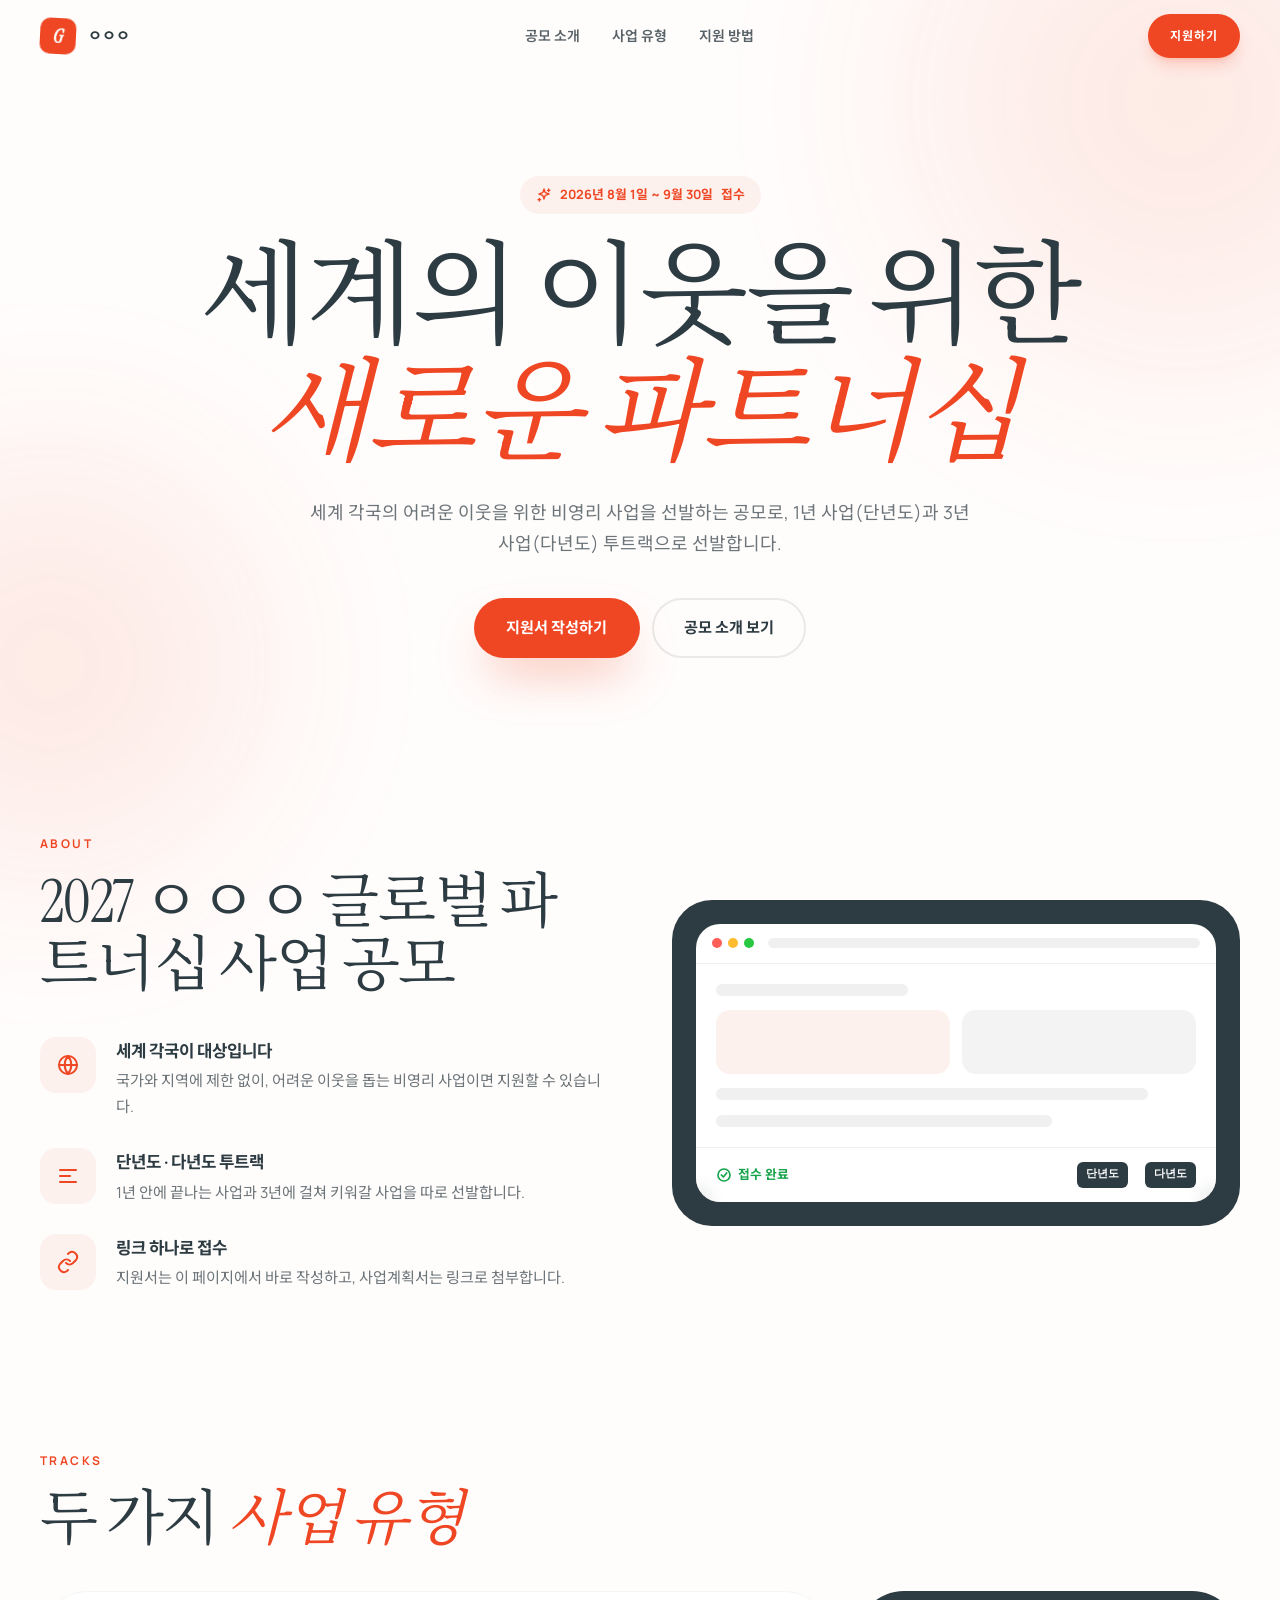
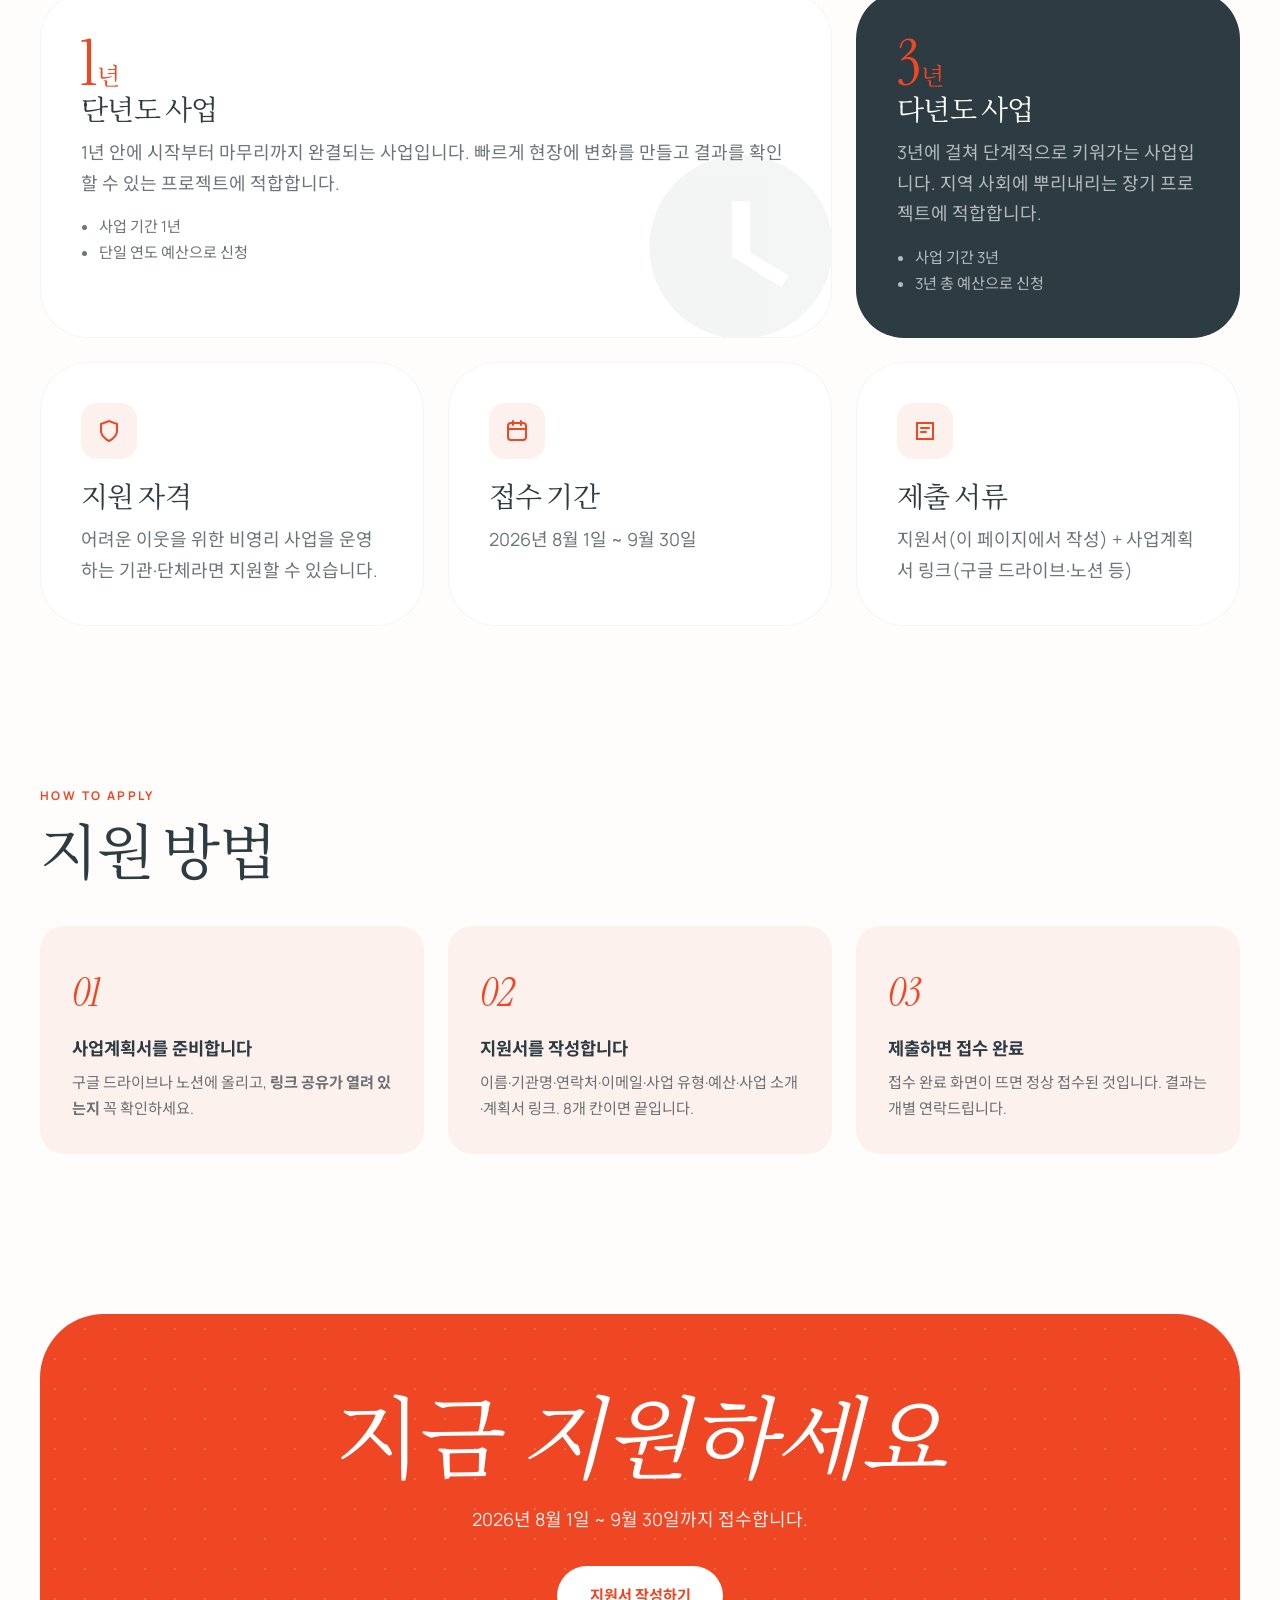
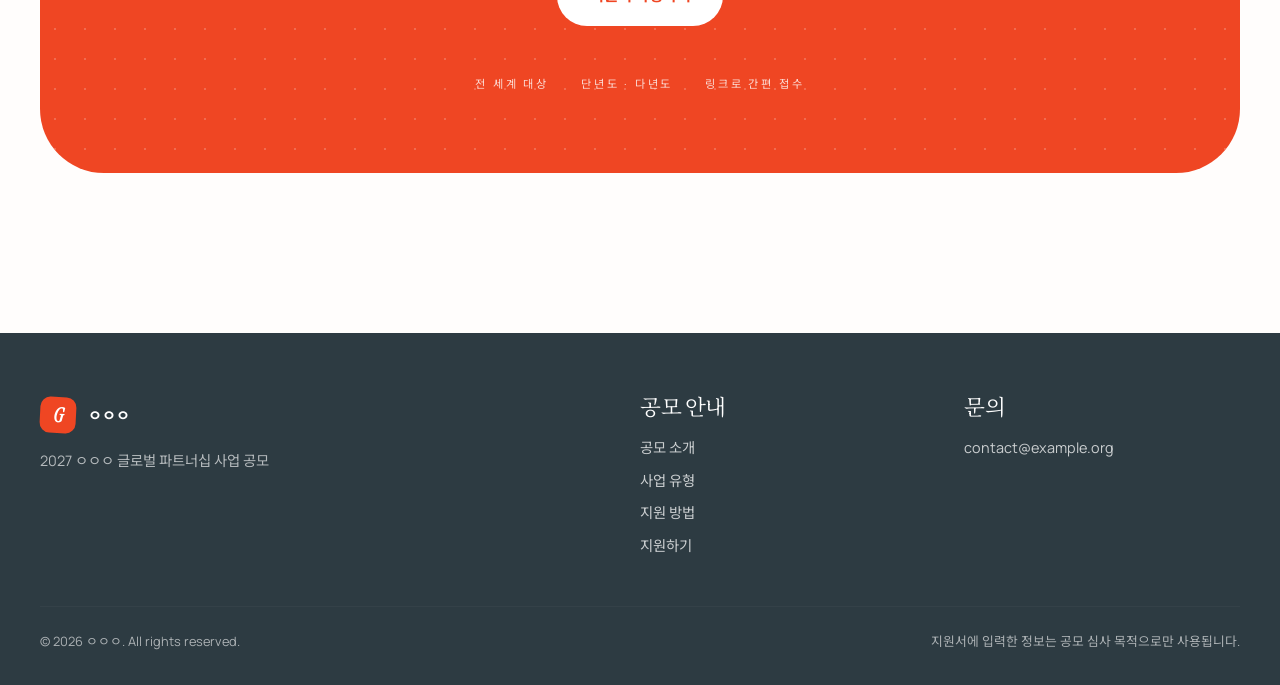
==== index.html @ 2a7b32cd "공모 지원서 접수 페이지 v1 — 안내·지원서·완료 화면, Supabase 연동, 설계도 v1/v2/v3 Co-Authored-By: Claude Fable 5.1 <noreply" ====
<!doctype html>
<html lang="ko">
<head>
  <meta charset="utf-8" />
  <meta name="viewport" content="width=device-width, initial-scale=1" />
  <title>{{title}}</title>
  <link rel="preconnect" href="https://fonts.googleapis.com" />
  <link rel="preconnect" href="https://fonts.gstatic.com" crossorigin />
  <link href="https://fonts.googleapis.com/css2?family=Instrument+Serif:ital@0;1&family=Manrope:wght@300;400;500;600;700&family=Noto+Sans+KR:wght@300;400;500;600;700&family=Noto+Serif+KR:wght@400;600&display=swap" rel="stylesheet" />
  <link rel="stylesheet" href="style.css" />
</head>
<body>

<header class="nav">
  <div class="container">
    <a class="brand" href="index.html"><span class="mark">G</span><span data-content="orgName">ㅇㅇㅇ</span></a>
    <nav class="nav-links">
      <a href="#about">공모 소개</a>
      <a href="#tracks">사업 유형</a>
      <a href="#how">지원 방법</a>
    </nav>
    <a class="btn btn-primary btn-sm" href="apply.html">지원하기</a>
  </div>
</header>

<section class="hero">
  <div class="glow tr"></div>
  <div class="glow bl"></div>
  <div class="container">
    <span class="badge fade-up">
      <svg width="16" height="16" viewBox="0 0 24 24" fill="none" stroke="currentColor" stroke-width="2" stroke-linecap="round" stroke-linejoin="round"><path d="M12 3l1.9 5.6L19.5 10.5l-5.6 1.9L12 18l-1.9-5.6L4.5 10.5l5.6-1.9z"/><path d="M19 3v4M21 5h-4M5 17v4M7 19H3"/></svg>
      <span data-content="period">2026년 8월 1일 ~ 9월 30일</span> 접수
    </span>
    <h1 class="typing">세계의 이웃을 위한<br /><em>새로운 파트너십</em></h1>
    <p class="lead muted fade-up" data-delay="2" data-content="intro">세계 각국의 어려운 이웃을 위한 비영리 사업을 선발하는 공모로, 1년 사업(단년도)과 3년 사업(다년도) 투트랙으로 선발합니다.</p>
    <div class="ctas fade-up" data-delay="3">
      <a class="btn btn-primary" href="apply.html">지원서 작성하기</a>
      <a class="btn btn-ghost" href="#about">공모 소개 보기</a>
    </div>
  </div>
</section>

<section id="about">
  <div class="container two-col">
    <div class="fade-up">
      <div class="eyebrow">About</div>
      <h2><span data-content="title">2027 ㅇㅇㅇ 글로벌 파트너십 사업 공모</span></h2>
      <ul class="feature-list">
        <li>
          <div class="icon-box"><svg width="24" height="24" viewBox="0 0 24 24" fill="none" stroke="currentColor" stroke-width="2" stroke-linecap="round"><circle cx="12" cy="12" r="9"/><path d="M3 12h18M12 3a14 14 0 0 1 0 18M12 3a14 14 0 0 0 0 18"/></svg></div>
          <div><strong>세계 각국이 대상입니다</strong><p class="muted">국가와 지역에 제한 없이, 어려운 이웃을 돕는 비영리 사업이면 지원할 수 있습니다.</p></div>
        </li>
        <li>
          <div class="icon-box"><svg width="24" height="24" viewBox="0 0 24 24" fill="none" stroke="currentColor" stroke-width="2" stroke-linecap="round"><path d="M4 6h16M4 12h10M4 18h16"/></svg></div>
          <div><strong>단년도 · 다년도 투트랙</strong><p class="muted">1년 안에 끝나는 사업과 3년에 걸쳐 키워갈 사업을 따로 선발합니다.</p></div>
        </li>
        <li>
          <div class="icon-box"><svg width="24" height="24" viewBox="0 0 24 24" fill="none" stroke="currentColor" stroke-width="2" stroke-linecap="round"><path d="M10 13a5 5 0 0 0 7 0l3-3a5 5 0 0 0-7-7l-1 1"/><path d="M14 11a5 5 0 0 0-7 0l-3 3a5 5 0 0 0 7 7l1-1"/></svg></div>
          <div><strong>링크 하나로 접수</strong><p class="muted">지원서는 이 페이지에서 바로 작성하고, 사업계획서는 링크로 첨부합니다.</p></div>
        </li>
      </ul>
    </div>
    <div class="sim fade-up" data-delay="1" aria-hidden="true">
      <div class="sim-window">
        <div class="sim-bar"><i style="background:#ff5f57"></i><i style="background:#febc2e"></i><i style="background:#28c840"></i><span class="addr"></span></div>
        <div class="sim-body">
          <div class="sk w40"></div>
          <div class="sim-grid"><div class="peach"></div><div></div></div>
          <div class="sk w90"></div>
          <div class="sk w70"></div>
        </div>
        <div class="sim-foot">
          <span class="ok"><svg width="16" height="16" viewBox="0 0 24 24" fill="none" stroke="currentColor" stroke-width="2.5" stroke-linecap="round" stroke-linejoin="round"><circle cx="12" cy="12" r="9"/><path d="M8 12l3 3 5-6"/></svg>접수 완료</span>
          <span class="tag">단년도</span><span class="tag">다년도</span>
        </div>
      </div>
    </div>
  </div>
</section>

<section id="tracks">
  <div class="container">
    <div class="eyebrow fade-up">Tracks</div>
    <h2 class="fade-up" style="margin-bottom:2.5rem">두 가지 <em>사업 유형</em></h2>
    <div class="bento">
      <div class="card wide fade-up">
        <svg class="bg-icon" viewBox="0 0 24 24" fill="currentColor"><path d="M12 2a10 10 0 1 0 0 20 10 10 0 0 0 0-20zm1 5v5.6l4.2 2.5-.8 1.3L11 13V7h2z"/></svg>
        <div class="num">1<small style="font-size:1.5rem">년</small></div>
        <h3>단년도 사업</h3>
        <p class="muted">1년 안에 시작부터 마무리까지 완결되는 사업입니다. 빠르게 현장에 변화를 만들고 결과를 확인할 수 있는 프로젝트에 적합합니다.</p>
        <ul class="muted"><li>사업 기간 1년</li><li>단일 연도 예산으로 신청</li></ul>
      </div>
      <div class="card dark fade-up" data-delay="1">
        <div class="num">3<small style="font-size:1.5rem">년</small></div>
        <h3>다년도 사업</h3>
        <p class="muted">3년에 걸쳐 단계적으로 키워가는 사업입니다. 지역 사회에 뿌리내리는 장기 프로젝트에 적합합니다.</p>
        <ul class="muted"><li>사업 기간 3년</li><li>3년 총 예산으로 신청</li></ul>
      </div>
      <div class="card fade-up" data-delay="2">
        <div class="icon-box"><svg width="24" height="24" viewBox="0 0 24 24" fill="none" stroke="currentColor" stroke-width="2" stroke-linecap="round"><path d="M12 22s8-4 8-10V5l-8-3-8 3v7c0 6 8 10 8 10z"/></svg></div>
        <h3>지원 자격</h3>
        <p class="muted">어려운 이웃을 위한 비영리 사업을 운영하는 기관·단체라면 지원할 수 있습니다.</p>
      </div>
      <div class="card fade-up" data-delay="3">
        <div class="icon-box"><svg width="24" height="24" viewBox="0 0 24 24" fill="none" stroke="currentColor" stroke-width="2" stroke-linecap="round"><rect x="3" y="4" width="18" height="17" rx="3"/><path d="M8 2v4M16 2v4M3 10h18"/></svg></div>
        <h3>접수 기간</h3>
        <p class="muted" data-content="period">2026년 8월 1일 ~ 9월 30일</p>
      </div>
      <div class="card fade-up" data-delay="3">
        <div class="icon-box"><svg width="24" height="24" viewBox="0 0 24 24" fill="none" stroke="currentColor" stroke-width="2" stroke-linecap="round"><path d="M4 4h16v16H4z"/><path d="M8 9h8M8 13h5"/></svg></div>
        <h3>제출 서류</h3>
        <p class="muted">지원서(이 페이지에서 작성) + 사업계획서 링크(구글 드라이브·노션 등)</p>
      </div>
    </div>
  </div>
</section>

<section id="how">
  <div class="container">
    <div class="eyebrow fade-up">How to apply</div>
    <h2 class="fade-up" style="margin-bottom:2.5rem">지원 방법</h2>
    <div class="steps">
      <div class="step fade-up"><strong>사업계획서를 준비합니다</strong><p class="muted">구글 드라이브나 노션에 올리고, <b>링크 공유가 열려 있는지</b> 꼭 확인하세요.</p></div>
      <div class="step fade-up" data-delay="1"><strong>지원서를 작성합니다</strong><p class="muted">이름·기관명·연락처·이메일·사업 유형·예산·사업 소개·계획서 링크. 8개 칸이면 끝입니다.</p></div>
      <div class="step fade-up" data-delay="2"><strong>제출하면 접수 완료</strong><p class="muted">접수 완료 화면이 뜨면 정상 접수된 것입니다. 결과는 개별 연락드립니다.</p></div>
    </div>
  </div>
</section>

<section>
  <div class="container">
    <div class="cta fade-up">
      <h2>지금 <em style="color:#fff;font-style:italic">지원하세요</em></h2>
      <p><span data-content="period">2026년 8월 1일 ~ 9월 30일</span>까지 접수합니다.</p>
      <a class="btn btn-white" href="apply.html">지원서 작성하기</a>
      <div class="trust"><span>전 세계 대상</span><span>단년도 · 다년도</span><span>링크로 간편 접수</span></div>
    </div>
  </div>
</section>

<footer>
  <div class="container">
    <div class="foot-grid">
      <div>
        <a class="brand" href="index.html"><span class="mark">G</span><span data-content="orgName">ㅇㅇㅇ</span></a>
        <p class="muted" style="color:rgba(255,255,255,.65);font-size:.9rem;max-width:26rem" data-content="title">2027 ㅇㅇㅇ 글로벌 파트너십 사업 공모</p>
      </div>
      <div>
        <h4>공모 안내</h4>
        <ul><li><a href="#about">공모 소개</a></li><li><a href="#tracks">사업 유형</a></li><li><a href="#how">지원 방법</a></li><li><a href="apply.html">지원하기</a></li></ul>
      </div>
      <div>
        <h4>문의</h4>
        <ul><li><a href="#" id="mail-link" data-content="contactEmail">contact@example.org</a></li></ul>
      </div>
    </div>
    <div class="foot-bottom">
      <span>© 2026 <span data-content="orgName">ㅇㅇㅇ</span>. All rights reserved.</span>
      <span>지원서에 입력한 정보는 공모 심사 목적으로만 사용됩니다.</span>
    </div>
  </div>
</footer>

<script src="content.js"></script>
<script src="app.js"></script>
<script>document.addEventListener("DOMContentLoaded",()=>{const m=document.querySelector("#mail-link");m.href="mailto:"+window.CONTENT.contactEmail;});</script>
</body>
</html>
---- style.css ----
/* Coral & Ink — 한글 조율판 */
:root {
  --coral: #ef4623;
  --ink: #2d3b42;
  --peach: #fdf1ee;
  --bg: #fffdfc;
  --serif: "Instrument Serif", "Noto Serif KR", serif;
  --sans: "Manrope", "Noto Sans KR", system-ui, sans-serif;
  --ease: cubic-bezier(0.16, 1, 0.3, 1);
  --r-sm: 24px;
  --r-md: 40px;
  --r-lg: 48px;
  --r-xl: 64px;
}
* { box-sizing: border-box; }
html { scroll-behavior: smooth; }
body {
  margin: 0;
  font-family: var(--sans);
  font-size: 18px;
  line-height: 1.7;
  color: var(--ink);
  background: var(--bg);
  overflow-x: hidden;
  -webkit-font-smoothing: antialiased;
}
h1, h2, h3, h4 { font-family: var(--serif); font-weight: 400; letter-spacing: -0.02em; line-height: 1.05; margin: 0; }
h1 { font-size: clamp(3rem, 9vw, 7rem); }
h2 { font-size: clamp(2.2rem, 5vw, 3.75rem); }
h3 { font-size: 1.75rem; }
p { margin: 0; }
a { color: inherit; text-decoration: none; }
em { color: var(--coral); font-style: italic; }
.container { width: min(1200px, 100% - 3rem); margin-inline: auto; }
.muted { color: color-mix(in srgb, var(--ink) 70%, transparent); }

/* 배경 잔광 */
.glow { position: absolute; border-radius: 50%; background: var(--coral); opacity: 0.1; filter: blur(120px); pointer-events: none; z-index: -1; }
.glow.tr { width: 520px; height: 520px; top: -160px; right: -160px; }
.glow.bl { width: 420px; height: 420px; bottom: -120px; left: -160px; filter: blur(100px); }

/* 등장 애니메이션 */
.fade-up { opacity: 0; transform: translateY(28px) rotate(2deg); transition: opacity 0.9s var(--ease), transform 0.9s var(--ease); }
.fade-up.in { opacity: 1; transform: none; }
.fade-up[data-delay="1"] { transition-delay: 0.1s; }
.fade-up[data-delay="2"] { transition-delay: 0.2s; }
.fade-up[data-delay="3"] { transition-delay: 0.3s; }

/* 내비게이션 */
.nav { position: fixed; inset: 0 0 auto; z-index: 50; transition: background 0.4s var(--ease), border-color 0.4s var(--ease); border-bottom: 1px solid transparent; }
.nav.scrolled { background: rgba(255, 255, 255, 0.8); backdrop-filter: blur(12px); -webkit-backdrop-filter: blur(12px); border-color: color-mix(in srgb, var(--ink) 8%, transparent); }
.nav .container { display: flex; align-items: center; justify-content: space-between; height: 72px; gap: 1rem; }
.brand { display: flex; align-items: center; gap: 0.75rem; font-weight: 700; font-size: 0.95rem; }
.mark { width: 36px; height: 36px; border-radius: 10px; background: var(--coral); color: #fff; display: grid; place-items: center; font-family: var(--serif); font-weight: 700; font-style: italic; font-size: 1.25rem; transform: rotate(3deg); transition: transform 0.3s var(--ease); }
.brand:hover .mark { transform: rotate(12deg); }
.nav-links { display: flex; gap: 2rem; font-size: 0.875rem; font-weight: 600; color: color-mix(in srgb, var(--ink) 80%, transparent); }
.nav-links a:hover { color: var(--coral); }

/* 버튼 */
.btn { display: inline-flex; align-items: center; justify-content: center; gap: 0.5rem; padding: 0.95rem 1.9rem; border-radius: 30px; font-weight: 700; font-size: 0.95rem; border: 2px solid transparent; cursor: pointer; font-family: inherit; transition: transform 0.3s var(--ease), box-shadow 0.3s var(--ease), background 0.3s; }
.btn:hover { transform: translateY(-2px); }
.btn-primary { background: var(--coral); color: #fff; box-shadow: 0 10px 15px -3px rgba(239, 70, 35, 0.2), 0 4px 6px -4px rgba(239, 70, 35, 0.2); }
.btn-primary:hover { box-shadow: 0 25px 50px -12px rgba(239, 70, 35, 0.35); }
.btn-primary:disabled { opacity: 0.6; transform: none; cursor: wait; }
.btn-ghost { border-color: color-mix(in srgb, var(--ink) 10%, transparent); color: var(--ink); background: transparent; }
.btn-ghost:hover { border-color: color-mix(in srgb, var(--ink) 30%, transparent); }
.btn-sm { padding: 0.6rem 1.25rem; font-size: 0.75rem; text-transform: uppercase; letter-spacing: 0.08em; }
.btn-white { background: #fff; color: var(--coral); }

/* 배지 */
.badge { display: inline-flex; align-items: center; gap: 0.5rem; background: var(--peach); color: var(--coral); border-radius: 999px; padding: 0.5rem 1rem; font-size: 0.8rem; font-weight: 700; }

/* 히어로 */
.hero { position: relative; padding: 11rem 0 6rem; text-align: center; }
.hero h1 { margin: 1.5rem 0; }
.hero .lead { max-width: 42rem; margin: 0 auto 2.5rem; }
.hero .ctas { display: flex; gap: 0.75rem; justify-content: center; flex-wrap: wrap; }
.hero .btn-primary { box-shadow: 0 25px 50px -12px rgba(239, 70, 35, 0.35); }

/* 제목 타이핑 — 글자당 50ms */
.typing .ch { opacity: 0; animation: reveal 60ms linear forwards; animation-delay: calc(300ms + var(--i) * 50ms); }
@keyframes reveal { from { opacity: 0; } to { opacity: 1; } }
@media (prefers-reduced-motion: reduce) { .typing .ch { animation: none; opacity: 1; } }

/* 섹션 공통 */
section { padding: 5rem 0; }
.eyebrow { font-size: 0.75rem; font-weight: 700; text-transform: uppercase; letter-spacing: 0.2em; color: var(--coral); margin-bottom: 1rem; }

/* 소개 (2열) */
.two-col { display: grid; grid-template-columns: 1fr 1fr; gap: 4rem; align-items: center; }
.feature-list { list-style: none; padding: 0; margin: 2.5rem 0 0; display: grid; gap: 1.75rem; }
.feature-list li { display: flex; gap: 1.25rem; align-items: flex-start; }
.icon-box { flex: none; width: 56px; height: 56px; border-radius: 16px; background: var(--peach); color: var(--coral); display: grid; place-items: center; }
.feature-list strong { display: block; font-size: 1.05rem; margin-bottom: 0.2rem; }
.feature-list p { font-size: 0.95rem; }

/* 지원서 미리보기 (UI 시뮬레이터 조율판) */
.sim { background: var(--ink); border-radius: var(--r-md); padding: 1.5rem; position: relative; }
.sim-window { background: #fff; border-radius: var(--r-sm); overflow: hidden; }
.sim-bar { display: flex; gap: 6px; align-items: center; padding: 0.9rem 1rem; border-bottom: 1px solid #eee; }
.sim-bar i { width: 10px; height: 10px; border-radius: 50%; display: block; }
.sim-bar .addr { flex: 1; height: 10px; border-radius: 999px; background: #f0f0f0; margin-left: 0.5rem; }
.sim-body { padding: 1.25rem; display: grid; gap: 0.9rem; }
.sk { border-radius: 8px; background: #f0f0f0; height: 12px; }
.sk.w40 { width: 40%; } .sk.w70 { width: 70%; } .sk.w90 { width: 90%; }
.sim-grid { display: grid; grid-template-columns: 1fr 1fr; gap: 0.75rem; }
.sim-grid div { height: 64px; border-radius: 14px; background: #f3f3f3; }
.sim-grid .peach { background: var(--peach); }
.sim-foot { display: flex; align-items: center; gap: 0.75rem; padding: 0.9rem 1.25rem; background: rgba(255,255,255,0.7); backdrop-filter: blur(8px); border-top: 1px solid #eee; font-size: 0.8rem; font-weight: 700; }
.sim-foot .ok { color: #16a34a; display: flex; align-items: center; gap: 0.4rem; }
.tag { margin-left: auto; background: var(--ink); color: #fff; font-family: ui-monospace, monospace; font-size: 0.7rem; padding: 0.2rem 0.55rem; border-radius: 6px; }
.tag + .tag { margin-left: 0.35rem; }

/* 사업 유형 (벤토) */
.bento { display: grid; grid-template-columns: repeat(3, 1fr); gap: 1.5rem; }
.card { border-radius: var(--r-lg); padding: 2.5rem; position: relative; overflow: hidden; background: #fff; border: 1px solid color-mix(in srgb, var(--ink) 5%, transparent); transition: transform 0.4s var(--ease); }
.card:hover { transform: translateY(-4px); }
.card.wide { grid-column: span 2; }
.card.dark { background: var(--ink); color: #fff; border-color: transparent; }
.card.dark .muted { color: rgba(255,255,255,0.65); }
.card .bg-icon { position: absolute; right: -20px; bottom: -20px; width: 220px; height: 220px; opacity: 0.05; }
.card .icon-box { margin-bottom: 1.5rem; }
.card.dark .icon-box { background: rgba(255,255,255,0.08); }
.card h3 { margin-bottom: 0.75rem; }
.card:hover .icon-box { background: var(--coral); color: #fff; transition: 0.3s; }
.card ul { padding-left: 1.1rem; margin: 1rem 0 0; font-size: 0.95rem; }
.card .num { font-family: var(--serif); font-size: 4rem; line-height: 1; color: var(--coral); }

/* 지원 방법 */
.steps { display: grid; grid-template-columns: repeat(3, 1fr); gap: 1.5rem; counter-reset: step; }
.step { background: var(--peach); border-radius: var(--r-sm); padding: 2rem; }
.step::before { counter-increment: step; content: "0" counter(step); font-family: var(--serif); font-style: italic; font-size: 2.5rem; color: var(--coral); display: block; margin-bottom: 0.5rem; }
.step strong { display: block; font-size: 1.1rem; margin-bottom: 0.4rem; }
.step p { font-size: 0.95rem; }

/* CTA */
.cta { background: var(--coral); color: #fff; border-radius: var(--r-xl); padding: 5rem 2rem; text-align: center; position: relative; overflow: hidden; }
.cta::before { content: ""; position: absolute; inset: 0; background-image: radial-gradient(#fff 1.2px, transparent 1.2px); background-size: 30px 30px; opacity: 0.2; }
.cta > * { position: relative; }
.cta h2 { font-size: clamp(2.5rem, 7vw, 6rem); margin-bottom: 1rem; }
.cta p { opacity: 0.9; margin-bottom: 2rem; }
.trust { margin-top: 3rem; font-size: 0.7rem; text-transform: uppercase; letter-spacing: 0.25em; opacity: 0.8; display: flex; gap: 2rem; justify-content: center; flex-wrap: wrap; }

/* 푸터 */
footer { background: var(--ink); color: #fff; padding: 4rem 0 2rem; margin-top: 5rem; }
.foot-grid { display: grid; grid-template-columns: 2fr 1fr 1fr; gap: 3rem; }
footer h4 { font-size: 1.35rem; margin-bottom: 1rem; }
footer ul { list-style: none; padding: 0; margin: 0; display: grid; gap: 0.5rem; font-size: 0.9rem; opacity: 0.75; }
footer .brand { margin-bottom: 1rem; }
.foot-bottom { border-top: 1px solid rgba(255,255,255,0.05); margin-top: 3rem; padding-top: 1.5rem; font-size: 0.8rem; opacity: 0.6; display: flex; justify-content: space-between; flex-wrap: wrap; gap: 1rem; }

/* 폼 */
.page-head { padding: 9rem 0 3rem; text-align: center; position: relative; }
.form-card { background: #fff; border: 1px solid color-mix(in srgb, var(--ink) 5%, transparent); border-radius: var(--r-lg); padding: 3rem; max-width: 760px; margin: 0 auto 5rem; box-shadow: 0 25px 50px -24px rgba(45, 59, 66, 0.15); }
fieldset { border: 0; padding: 0; margin: 0 0 2.5rem; }
legend { font-family: var(--serif); font-size: 1.75rem; margin-bottom: 1.25rem; }
.grid2 { display: grid; grid-template-columns: 1fr 1fr; gap: 1.25rem; }
.field { display: grid; gap: 0.4rem; margin-bottom: 1.25rem; }
.field label { font-size: 0.85rem; font-weight: 700; }
.field label small { font-weight: 500; color: color-mix(in srgb, var(--ink) 55%, transparent); margin-left: 0.4rem; }
input, textarea, select { font: inherit; font-size: 1rem; color: var(--ink); background: var(--bg); border: 2px solid color-mix(in srgb, var(--ink) 10%, transparent); border-radius: 18px; padding: 0.85rem 1.1rem; width: 100%; transition: border-color 0.3s; }
input:focus, textarea:focus { outline: none; border-color: var(--coral); background: #fff; }
textarea { min-height: 180px; resize: vertical; }
.hint { font-size: 0.8rem; color: color-mix(in srgb, var(--ink) 55%, transparent); }
.with-unit { position: relative; }
.with-unit span { position: absolute; right: 1.1rem; top: 50%; transform: translateY(-50%); font-weight: 700; color: color-mix(in srgb, var(--ink) 55%, transparent); }
.tracks { display: grid; grid-template-columns: 1fr 1fr; gap: 1rem; }
.track { position: relative; }
.track input { position: absolute; opacity: 0; inset: 0; cursor: pointer; }
.track div { border: 2px solid color-mix(in srgb, var(--ink) 10%, transparent); border-radius: var(--r-sm); padding: 1.25rem; transition: 0.3s; }
.track strong { display: block; font-family: var(--serif); font-size: 1.5rem; }
.track small { color: color-mix(in srgb, var(--ink) 60%, transparent); }
.track input:checked + div { border-color: var(--coral); background: var(--peach); }
.track input:focus-visible + div { outline: 2px solid var(--coral); outline-offset: 2px; }
.form-actions { display: flex; align-items: center; gap: 1rem; flex-wrap: wrap; }
.error { color: var(--coral); font-weight: 600; font-size: 0.9rem; }
.error:empty { display: none; }
.privacy { font-size: 0.8rem; margin-top: 1rem; }

/* 완료 */
.done { min-height: 100vh; display: grid; place-items: center; padding: 8rem 0 4rem; text-align: center; position: relative; }
.check { width: 88px; height: 88px; border-radius: 50%; background: var(--peach); color: var(--coral); display: grid; place-items: center; margin: 0 auto 1.5rem; }
.summary { display: inline-grid; grid-template-columns: auto auto; gap: 0.5rem 2rem; text-align: left; background: #fff; border: 1px solid color-mix(in srgb, var(--ink) 5%, transparent); border-radius: var(--r-sm); padding: 1.5rem 2rem; margin: 2rem 0; }
.summary dt { font-size: 0.8rem; font-weight: 700; color: color-mix(in srgb, var(--ink) 55%, transparent); }
.summary dd { margin: 0; font-weight: 600; }

@media (max-width: 860px) {
  .nav-links { display: none; }
  .two-col, .bento, .steps, .foot-grid, .grid2, .tracks { grid-template-columns: 1fr; }
  .card.wide { grid-column: auto; }
  .hero { padding-top: 8rem; }
  .form-card { padding: 1.75rem; }
  section { padding: 3.5rem 0; }
  .cta { padding: 3.5rem 1.5rem; border-radius: var(--r-md); }
}
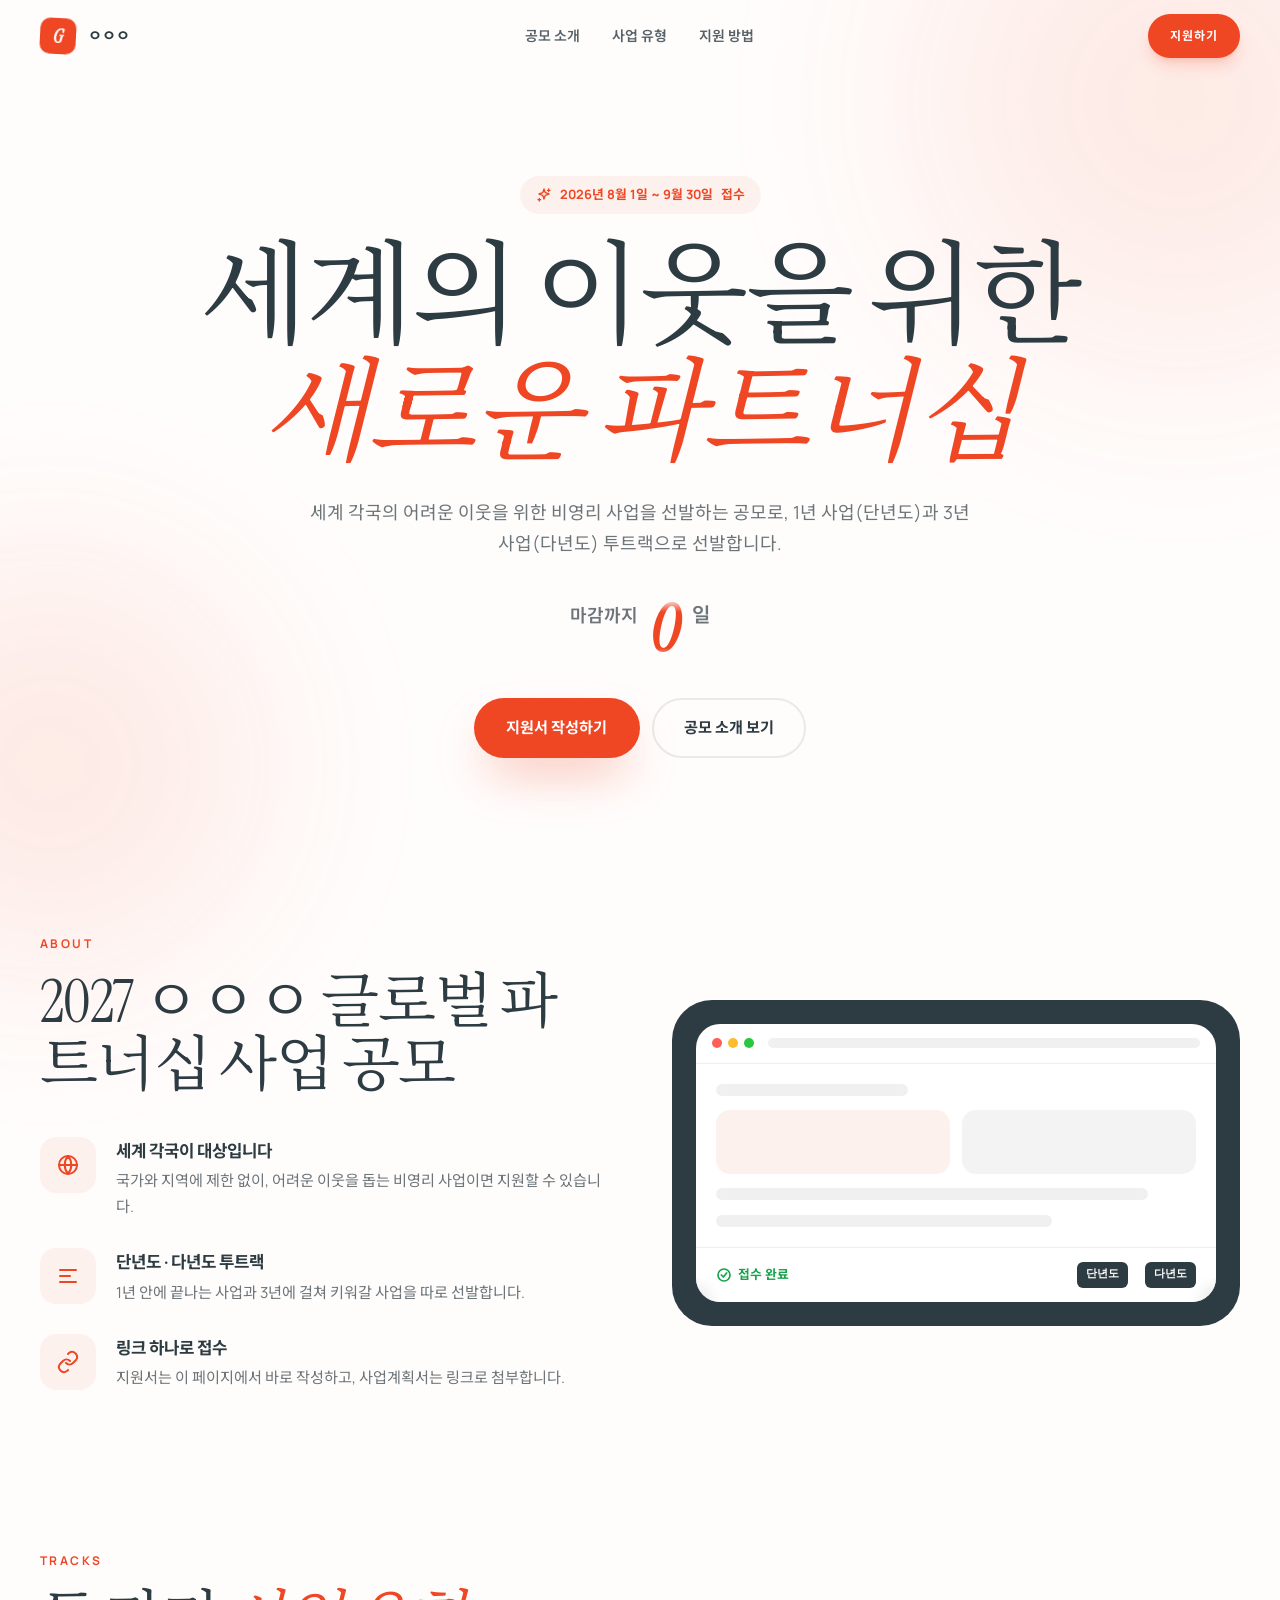
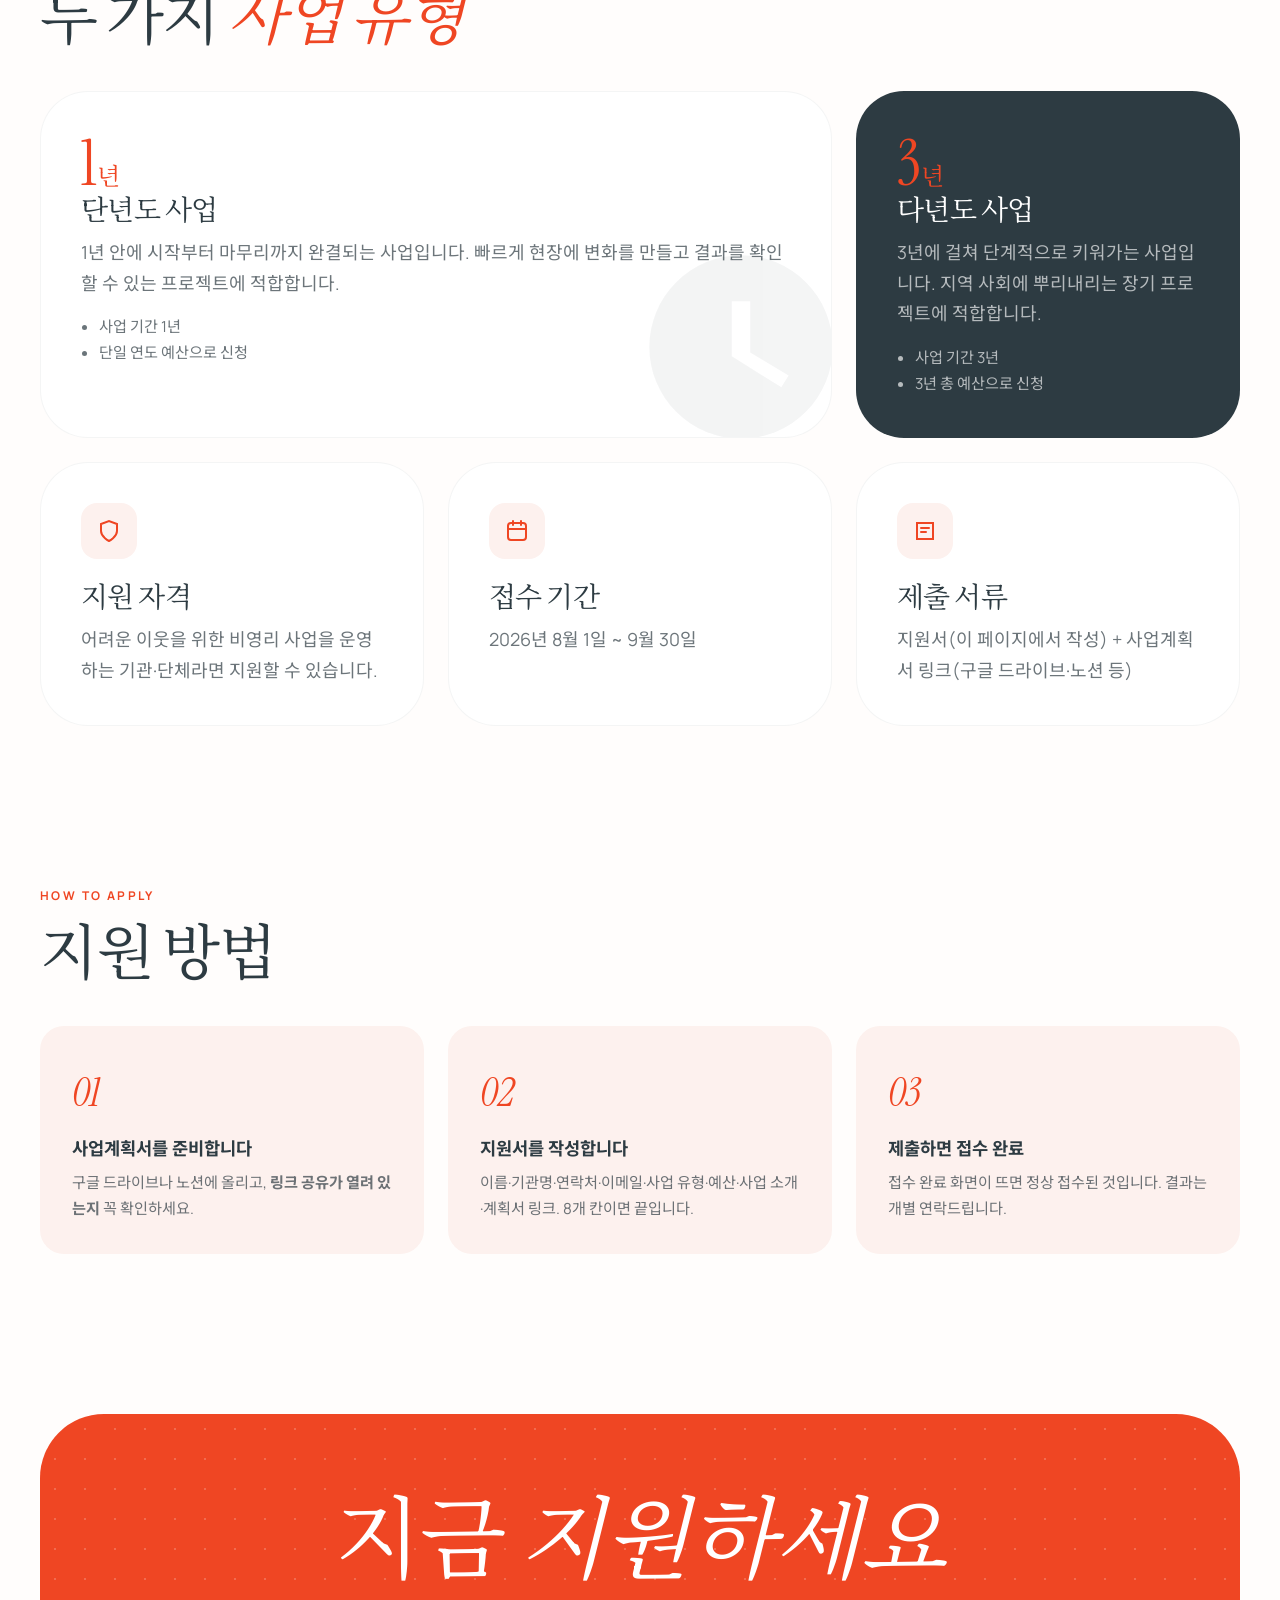
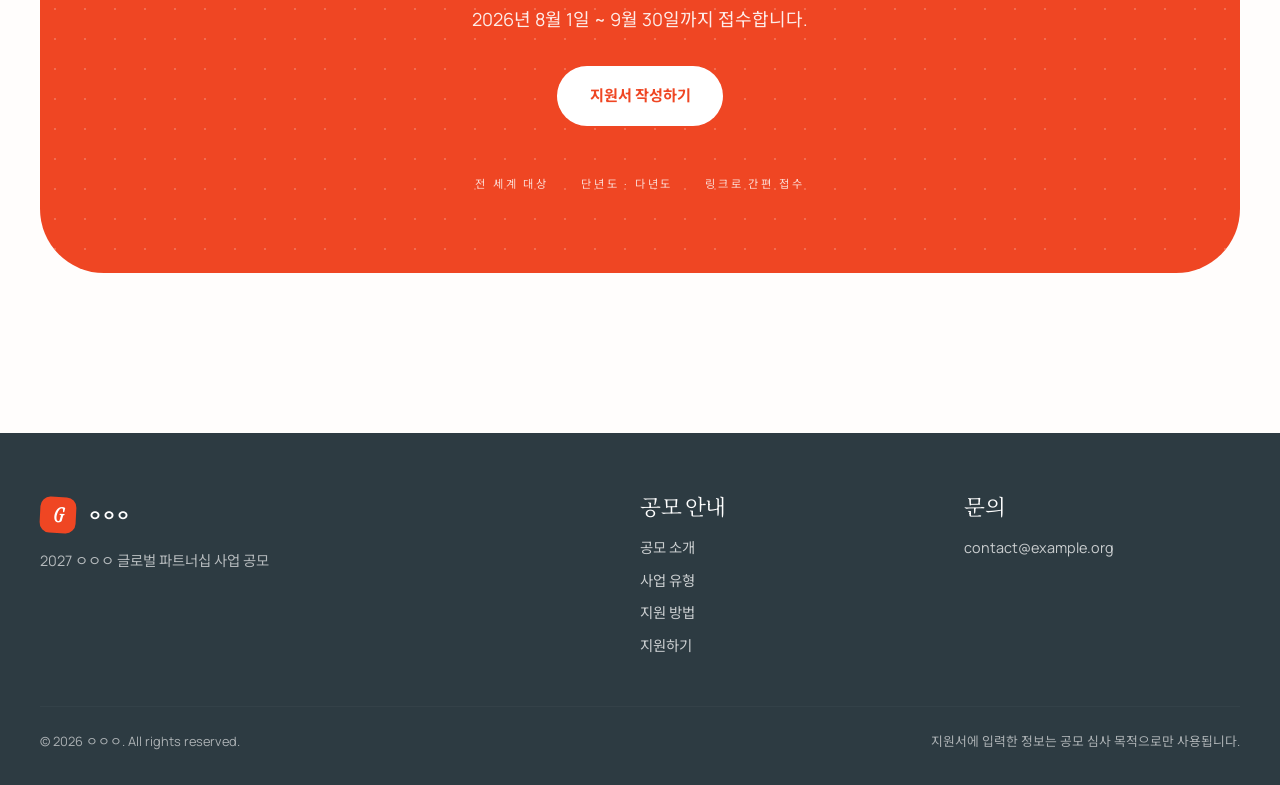
==== commit c0a77593: "히어로에 마감까지 남은 날짜 롤링 카운터 추가 (content.js deadline 기준 자동 계산) Co-Authored-By: Claude Fable 5.1 <noreply@a" ====
--- a/index.html
+++ b/index.html
@@ -33,6 +33,11 @@
     </span>
     <h1 class="typing">세계의 이웃을 위한<br /><em>새로운 파트너십</em></h1>
     <p class="lead muted fade-up" data-delay="2" data-content="intro">세계 각국의 어려운 이웃을 위한 비영리 사업을 선발하는 공모로, 1년 사업(단년도)과 3년 사업(다년도) 투트랙으로 선발합니다.</p>
+    <div class="countdown fade-up" data-delay="2" aria-live="polite">
+      <span class="cd-label">마감까지</span>
+      <span class="odometer" id="days-left"></span>
+      <span class="cd-unit">일</span>
+    </div>
     <div class="ctas fade-up" data-delay="3">
       <a class="btn btn-primary" href="apply.html">지원서 작성하기</a>
       <a class="btn btn-ghost" href="#about">공모 소개 보기</a>
--- a/style.css
+++ b/style.css
@@ -82,6 +82,16 @@
 @keyframes reveal { from { opacity: 0; } to { opacity: 1; } }
 @media (prefers-reduced-motion: reduce) { .typing .ch { animation: none; opacity: 1; } }
 
+/* 남은 날짜 오도미터 — 자릿수마다 0~9 기둥을 세우고 translateY 로 굴린다 */
+.countdown { display: inline-flex; align-items: baseline; gap: 0.6rem; margin-bottom: 2.25rem; font-weight: 600; color: color-mix(in srgb, var(--ink) 70%, transparent); }
+.odometer { display: inline-flex; gap: 2px; font-family: var(--serif); font-style: italic; font-size: 4rem; line-height: 1; color: var(--coral); font-variant-numeric: tabular-nums; align-self: center;
+  -webkit-mask-image: linear-gradient(to bottom, transparent, #000 22%, #000 78%, transparent); mask-image: linear-gradient(to bottom, transparent, #000 22%, #000 78%, transparent); }
+.odometer .digit { position: relative; width: 0.55em; height: 1em; overflow: hidden; }
+.odometer .col { position: absolute; inset: 0; display: grid; transition: transform 1.6s var(--ease); will-change: transform; }
+.odometer .col span { height: 1em; display: grid; place-items: center; }
+.cd-unit { font-size: 1.25rem; }
+@media (prefers-reduced-motion: reduce) { .odometer .col { transition: none; } }
+
 /* 섹션 공통 */
 section { padding: 5rem 0; }
 .eyebrow { font-size: 0.75rem; font-weight: 700; text-transform: uppercase; letter-spacing: 0.2em; color: var(--coral); margin-bottom: 1rem; }
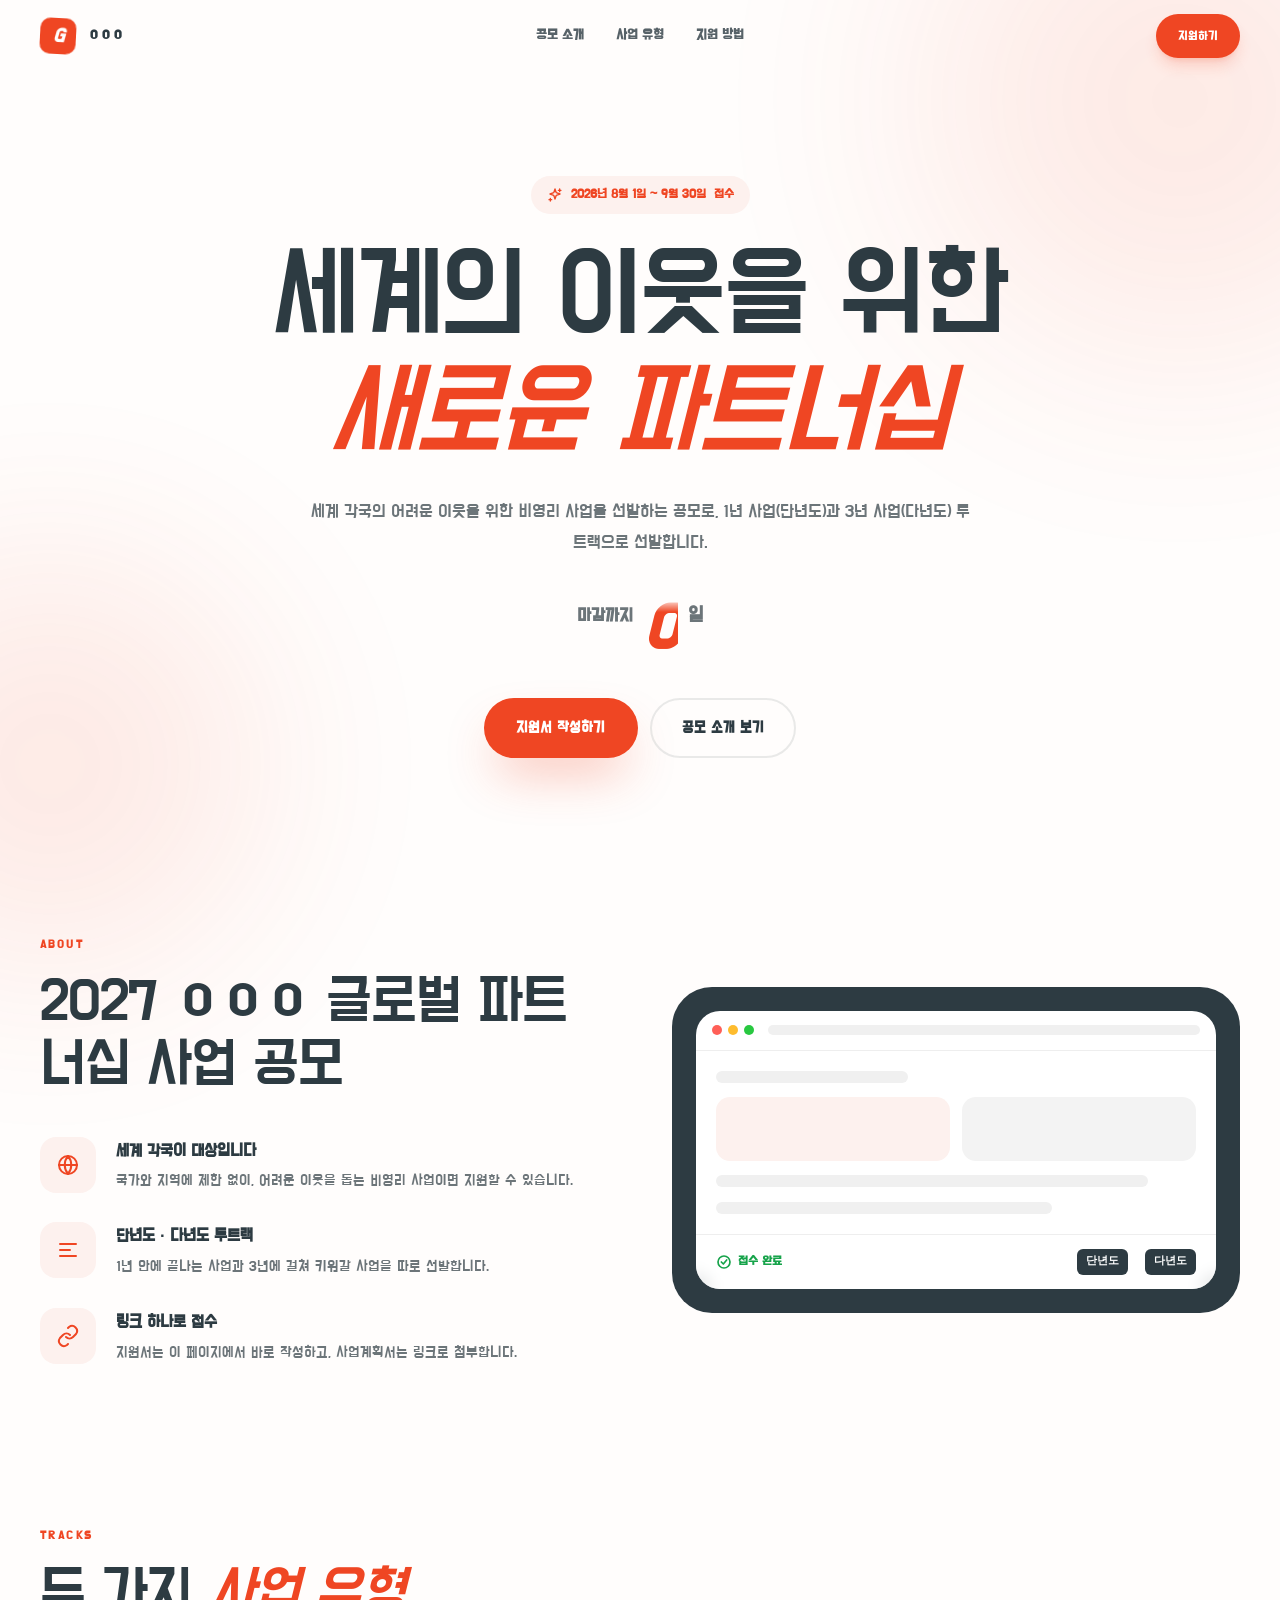
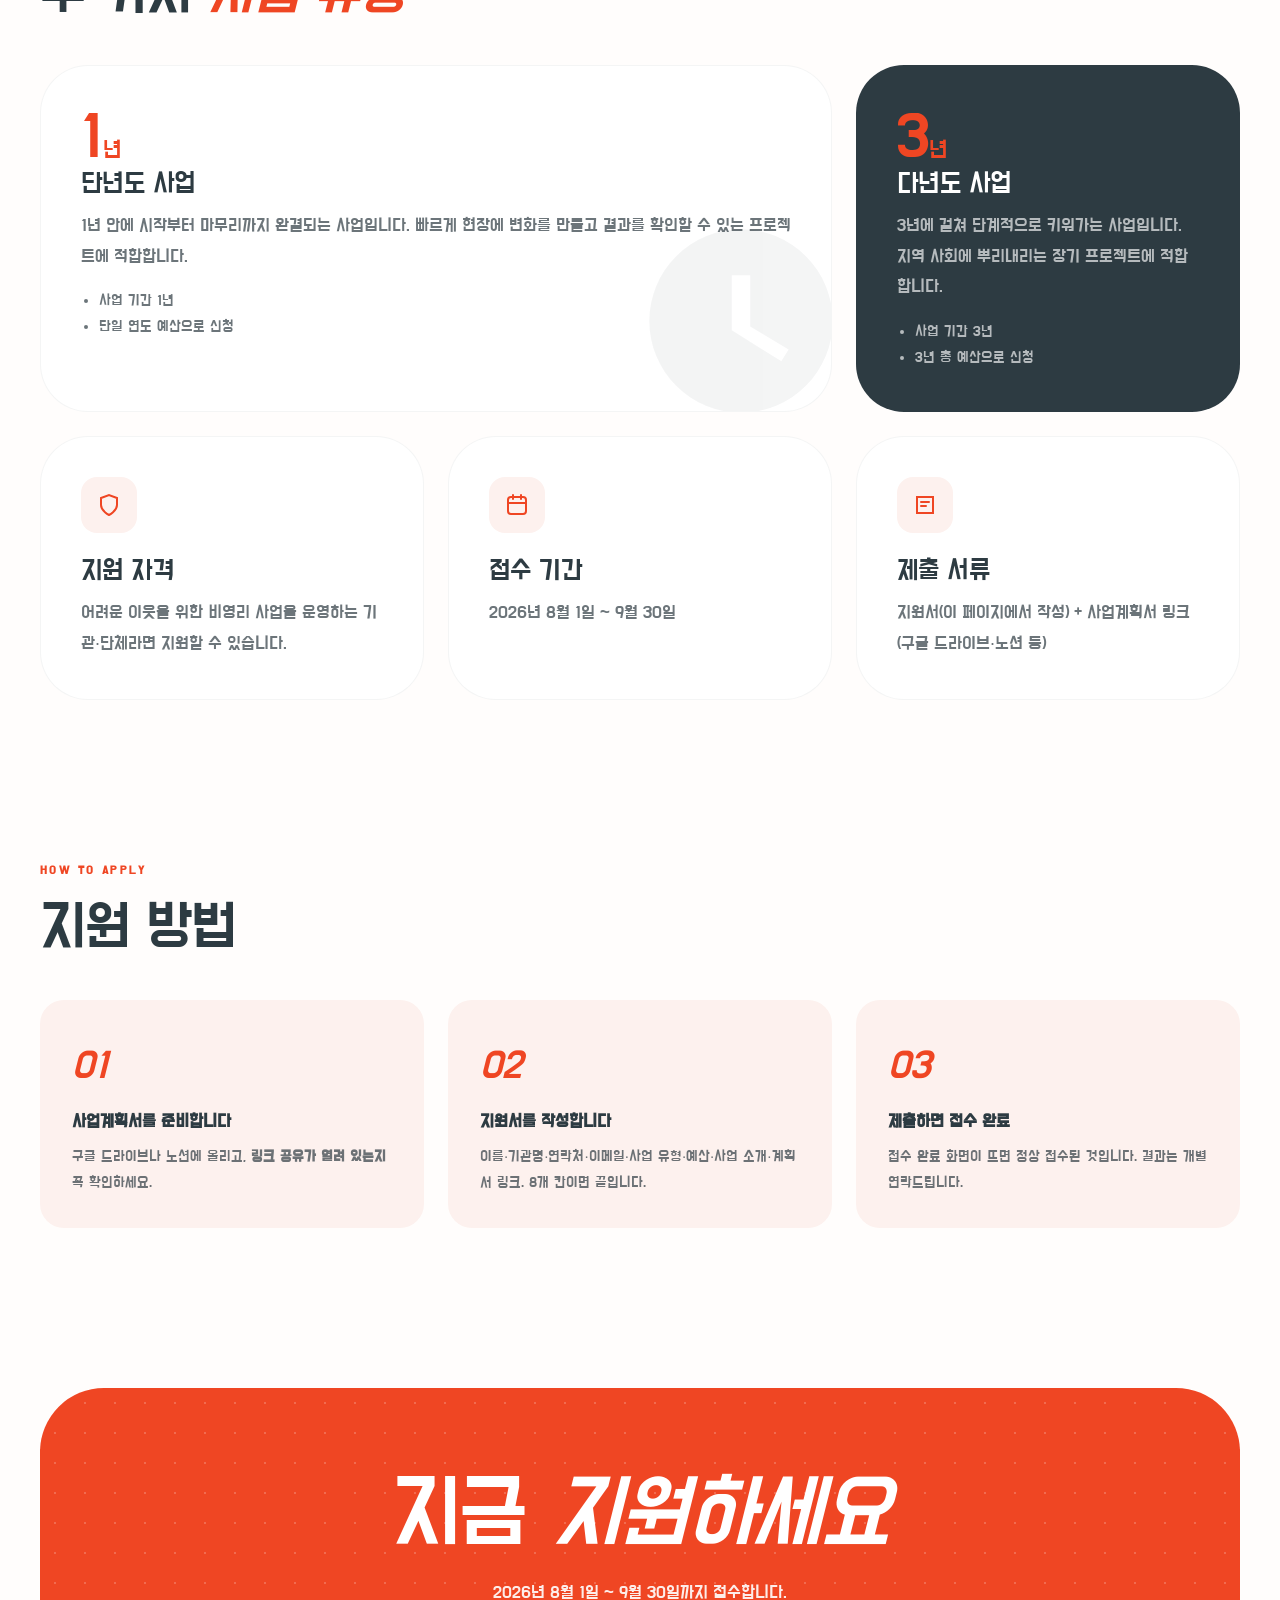
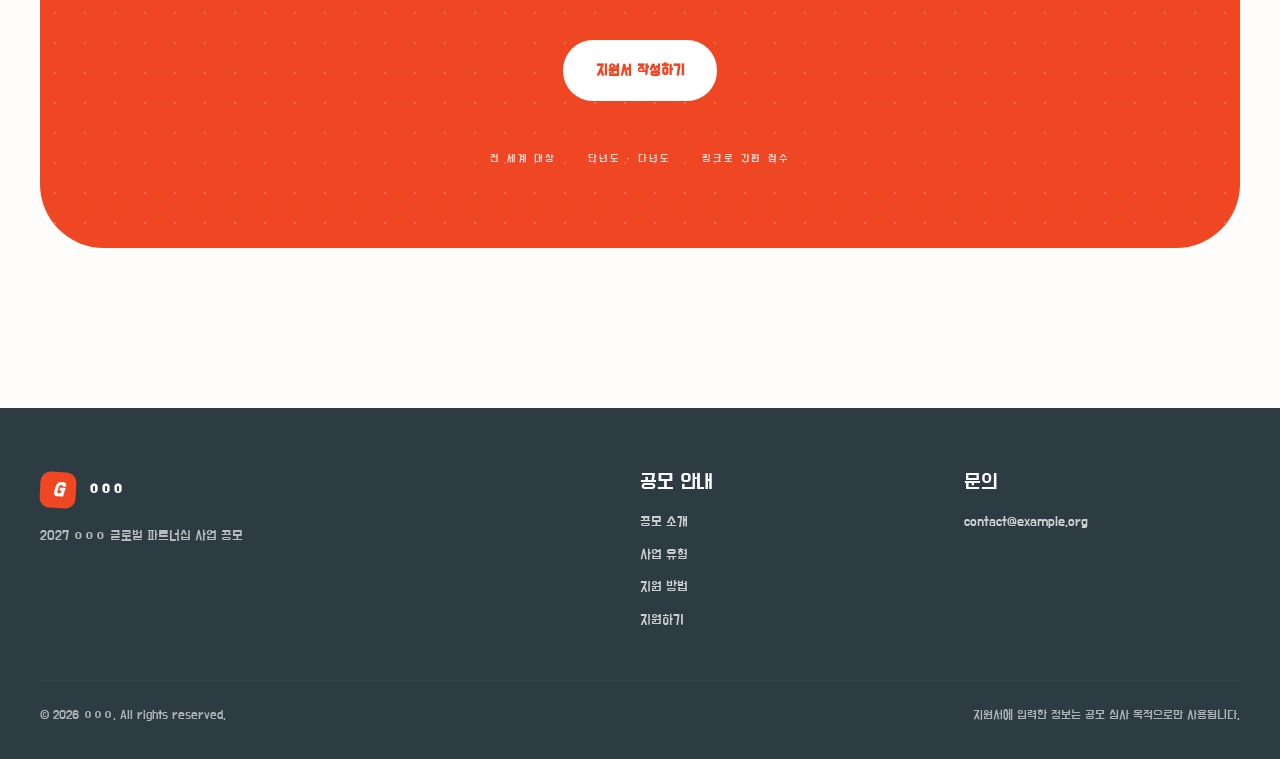
==== commit dddc66de: "서체를 Do Hyeon 으로 전체 교체 Co-Authored-By: Claude Fable 5.1 <noreply@anthropic.com>" ====
--- a/index.html
+++ b/index.html
@@ -6,7 +6,7 @@
   <title>{{title}}</title>
   <link rel="preconnect" href="https://fonts.googleapis.com" />
   <link rel="preconnect" href="https://fonts.gstatic.com" crossorigin />
-  <link href="https://fonts.googleapis.com/css2?family=Instrument+Serif:ital@0;1&family=Manrope:wght@300;400;500;600;700&family=Noto+Sans+KR:wght@300;400;500;600;700&family=Noto+Serif+KR:wght@400;600&display=swap" rel="stylesheet" />
+  <link href="https://fonts.googleapis.com/css2?family=Do+Hyeon&display=swap" rel="stylesheet" />
   <link rel="stylesheet" href="style.css" />
 </head>
 <body>
--- a/style.css
+++ b/style.css
@@ -1,11 +1,11 @@
-/* Coral & Ink — 한글 조율판 */
+/* Coral & Ink — Do Hyeon 판 */
 :root {
   --coral: #ef4623;
   --ink: #2d3b42;
   --peach: #fdf1ee;
   --bg: #fffdfc;
-  --serif: "Instrument Serif", "Noto Serif KR", serif;
-  --sans: "Manrope", "Noto Sans KR", system-ui, sans-serif;
+  --serif: "Do Hyeon", sans-serif;
+  --sans: "Do Hyeon", sans-serif;
   --ease: cubic-bezier(0.16, 1, 0.3, 1);
   --r-sm: 24px;
   --r-md: 40px;
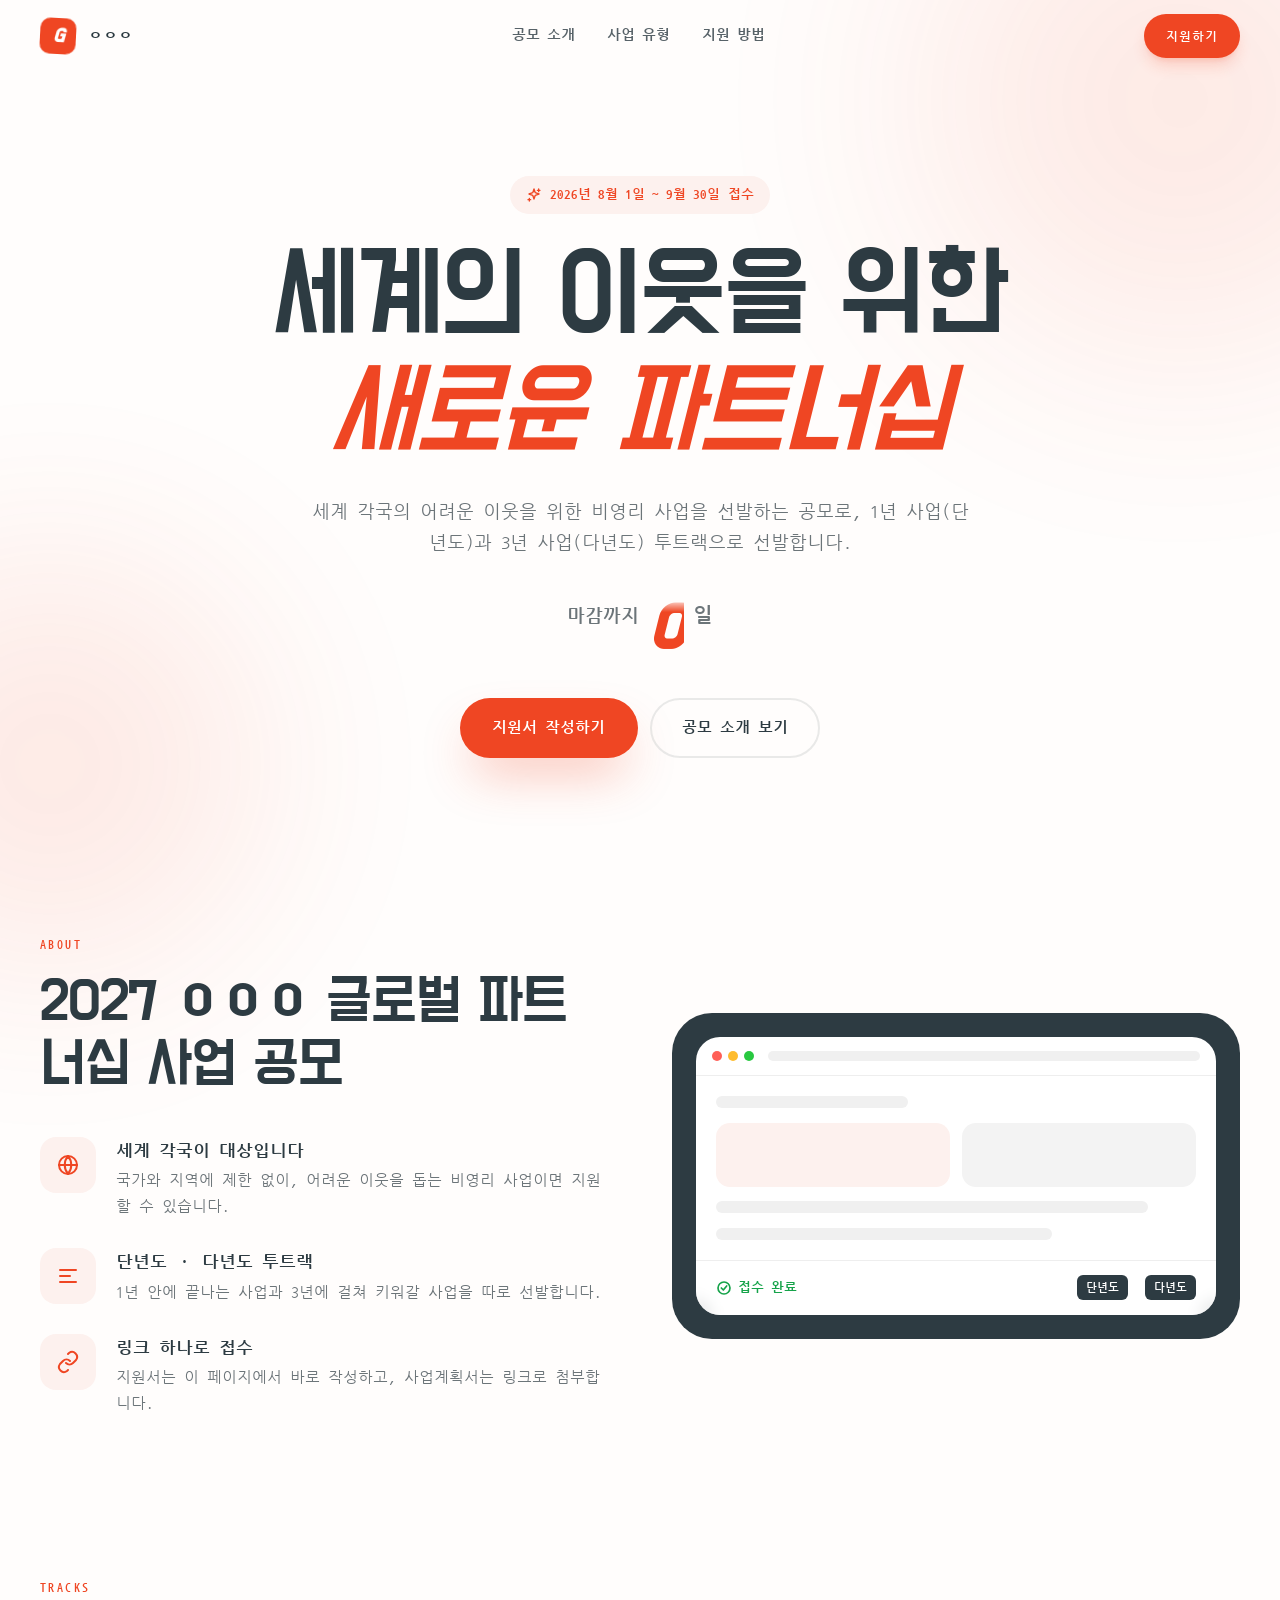
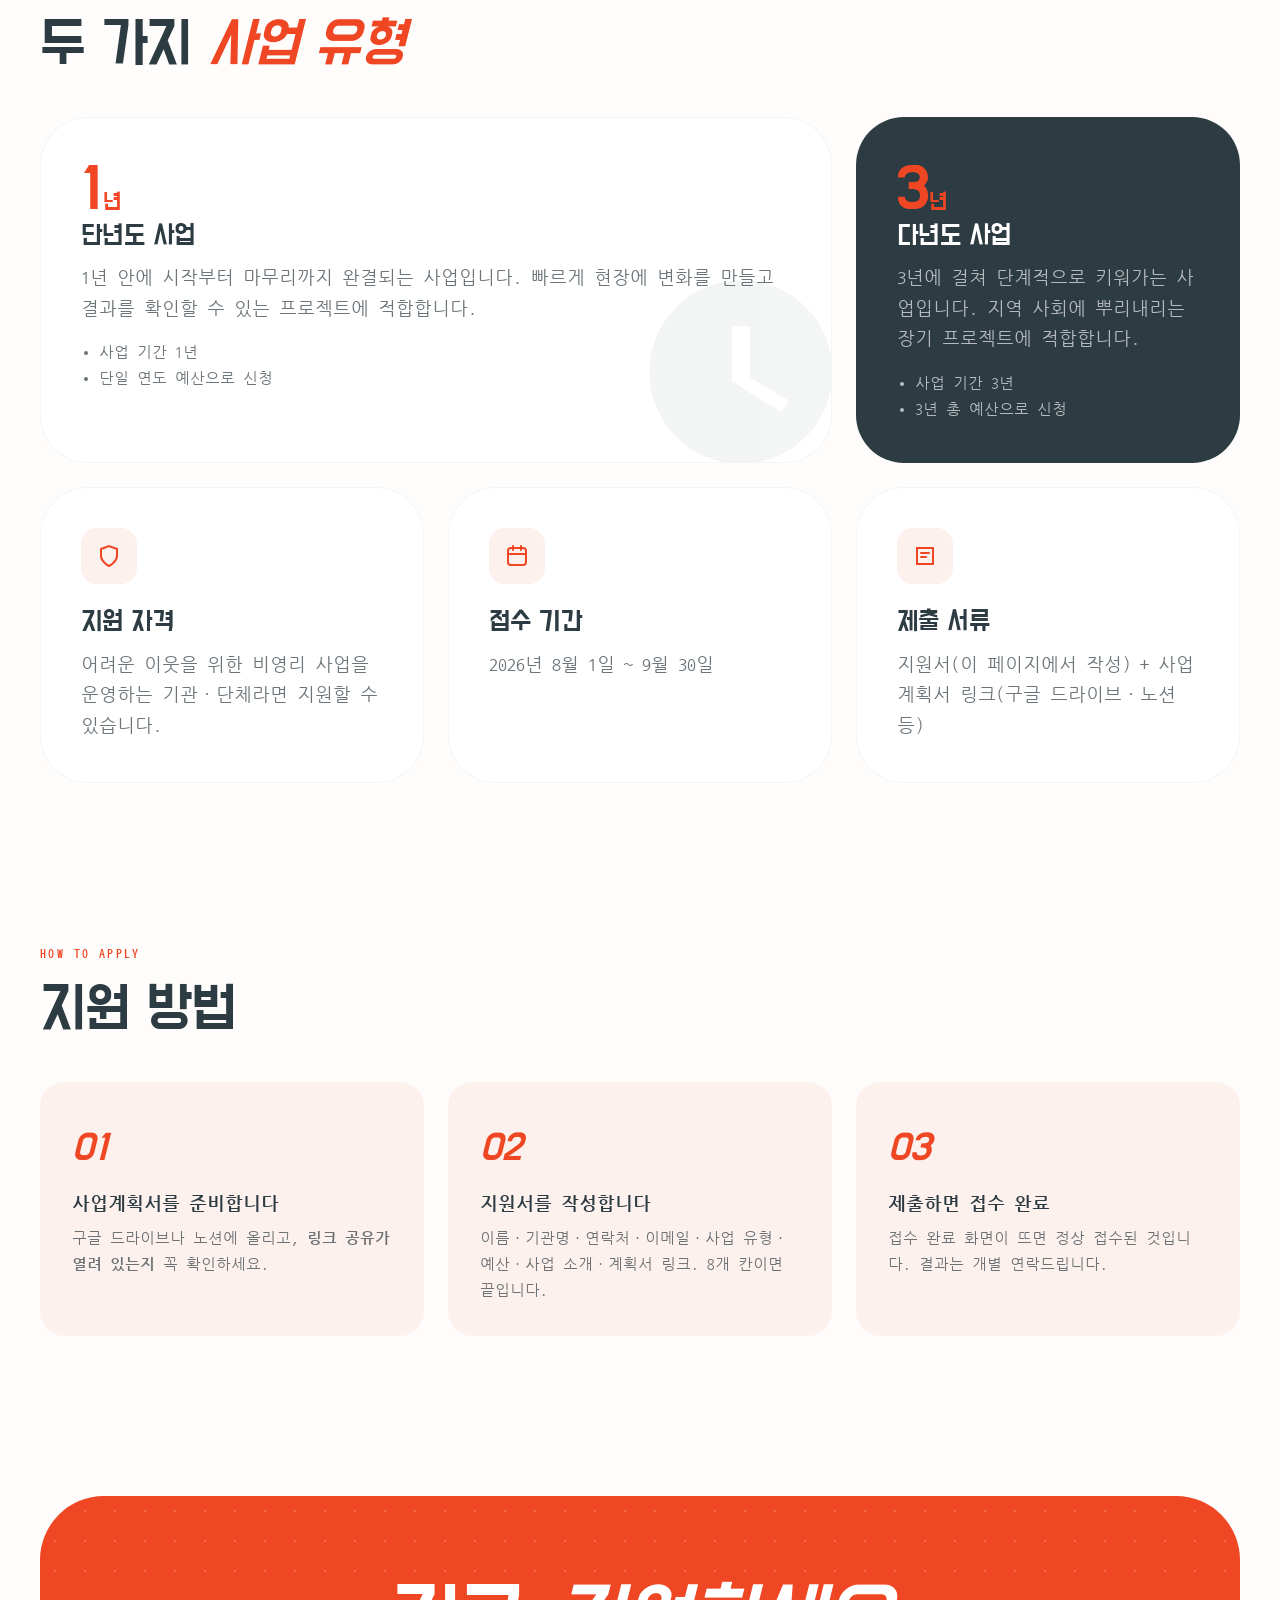
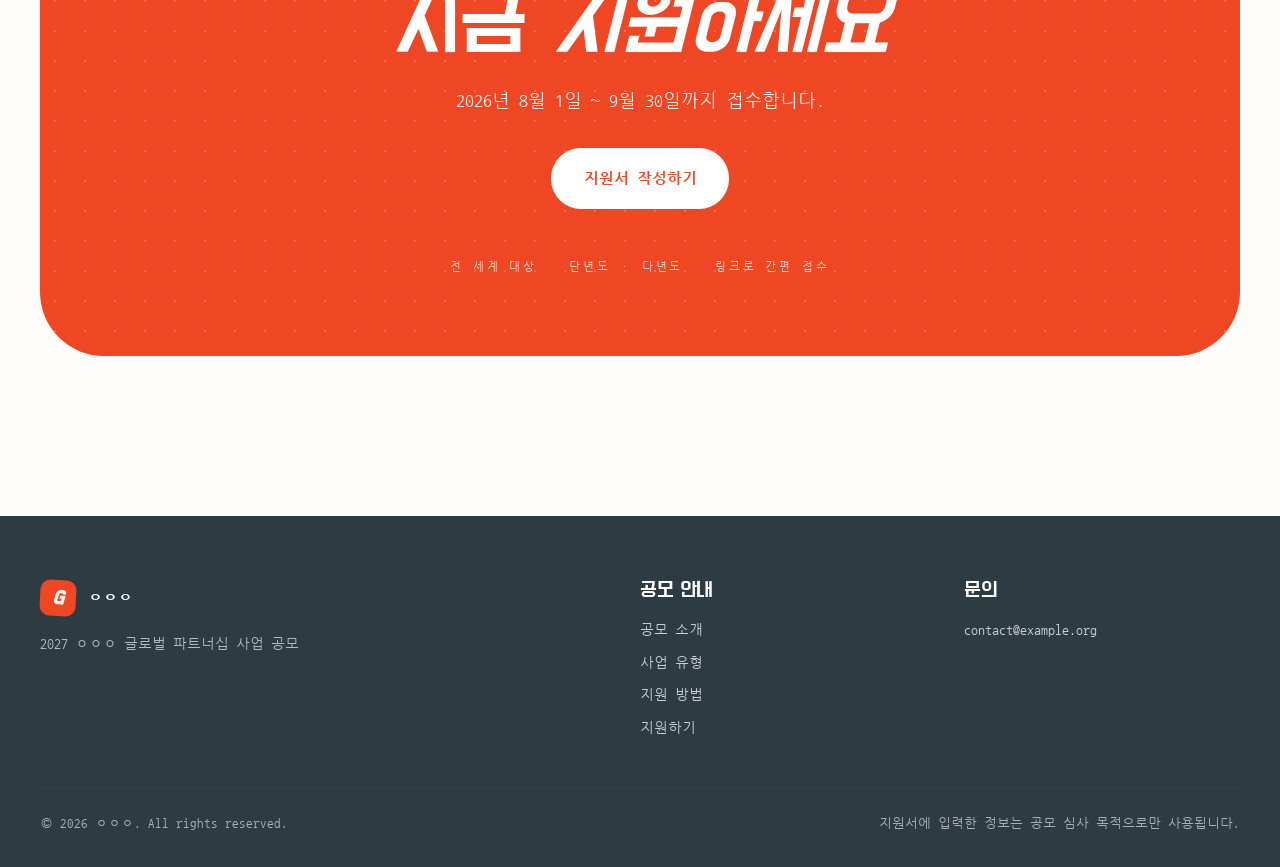
==== commit 1408c911: "본문 서체를 Nanum Gothic Coding 으로 (제목은 Do Hyeon 유지) Co-Authored-By: Claude Fable 5.1 <noreply@anthropic." ====
--- a/index.html
+++ b/index.html
@@ -6,7 +6,7 @@
   <title>{{title}}</title>
   <link rel="preconnect" href="https://fonts.googleapis.com" />
   <link rel="preconnect" href="https://fonts.gstatic.com" crossorigin />
-  <link href="https://fonts.googleapis.com/css2?family=Do+Hyeon&display=swap" rel="stylesheet" />
+  <link href="https://fonts.googleapis.com/css2?family=Do+Hyeon&family=Nanum+Gothic+Coding&display=swap" rel="stylesheet" />
   <link rel="stylesheet" href="style.css" />
 </head>
 <body>
--- a/style.css
+++ b/style.css
@@ -1,11 +1,11 @@
-/* Coral & Ink — Do Hyeon 판 */
+/* Coral & Ink — Do Hyeon + Nanum Gothic Coding 판 */
 :root {
   --coral: #ef4623;
   --ink: #2d3b42;
   --peach: #fdf1ee;
   --bg: #fffdfc;
-  --serif: "Do Hyeon", sans-serif;
-  --sans: "Do Hyeon", sans-serif;
+  --serif: "Do Hyeon", sans-serif;            /* 제목 · 숫자 */
+  --sans: "Nanum Gothic Coding", monospace;    /* 본문 · 버튼 · 폼 */
   --ease: cubic-bezier(0.16, 1, 0.3, 1);
   --r-sm: 24px;
   --r-md: 40px;
@@ -118,7 +118,7 @@
 .sim-grid .peach { background: var(--peach); }
 .sim-foot { display: flex; align-items: center; gap: 0.75rem; padding: 0.9rem 1.25rem; background: rgba(255,255,255,0.7); backdrop-filter: blur(8px); border-top: 1px solid #eee; font-size: 0.8rem; font-weight: 700; }
 .sim-foot .ok { color: #16a34a; display: flex; align-items: center; gap: 0.4rem; }
-.tag { margin-left: auto; background: var(--ink); color: #fff; font-family: ui-monospace, monospace; font-size: 0.7rem; padding: 0.2rem 0.55rem; border-radius: 6px; }
+.tag { margin-left: auto; background: var(--ink); color: #fff; font-family: var(--sans); font-size: 0.7rem; padding: 0.2rem 0.55rem; border-radius: 6px; }
 .tag + .tag { margin-left: 0.35rem; }
 
 /* 사업 유형 (벤토) */
